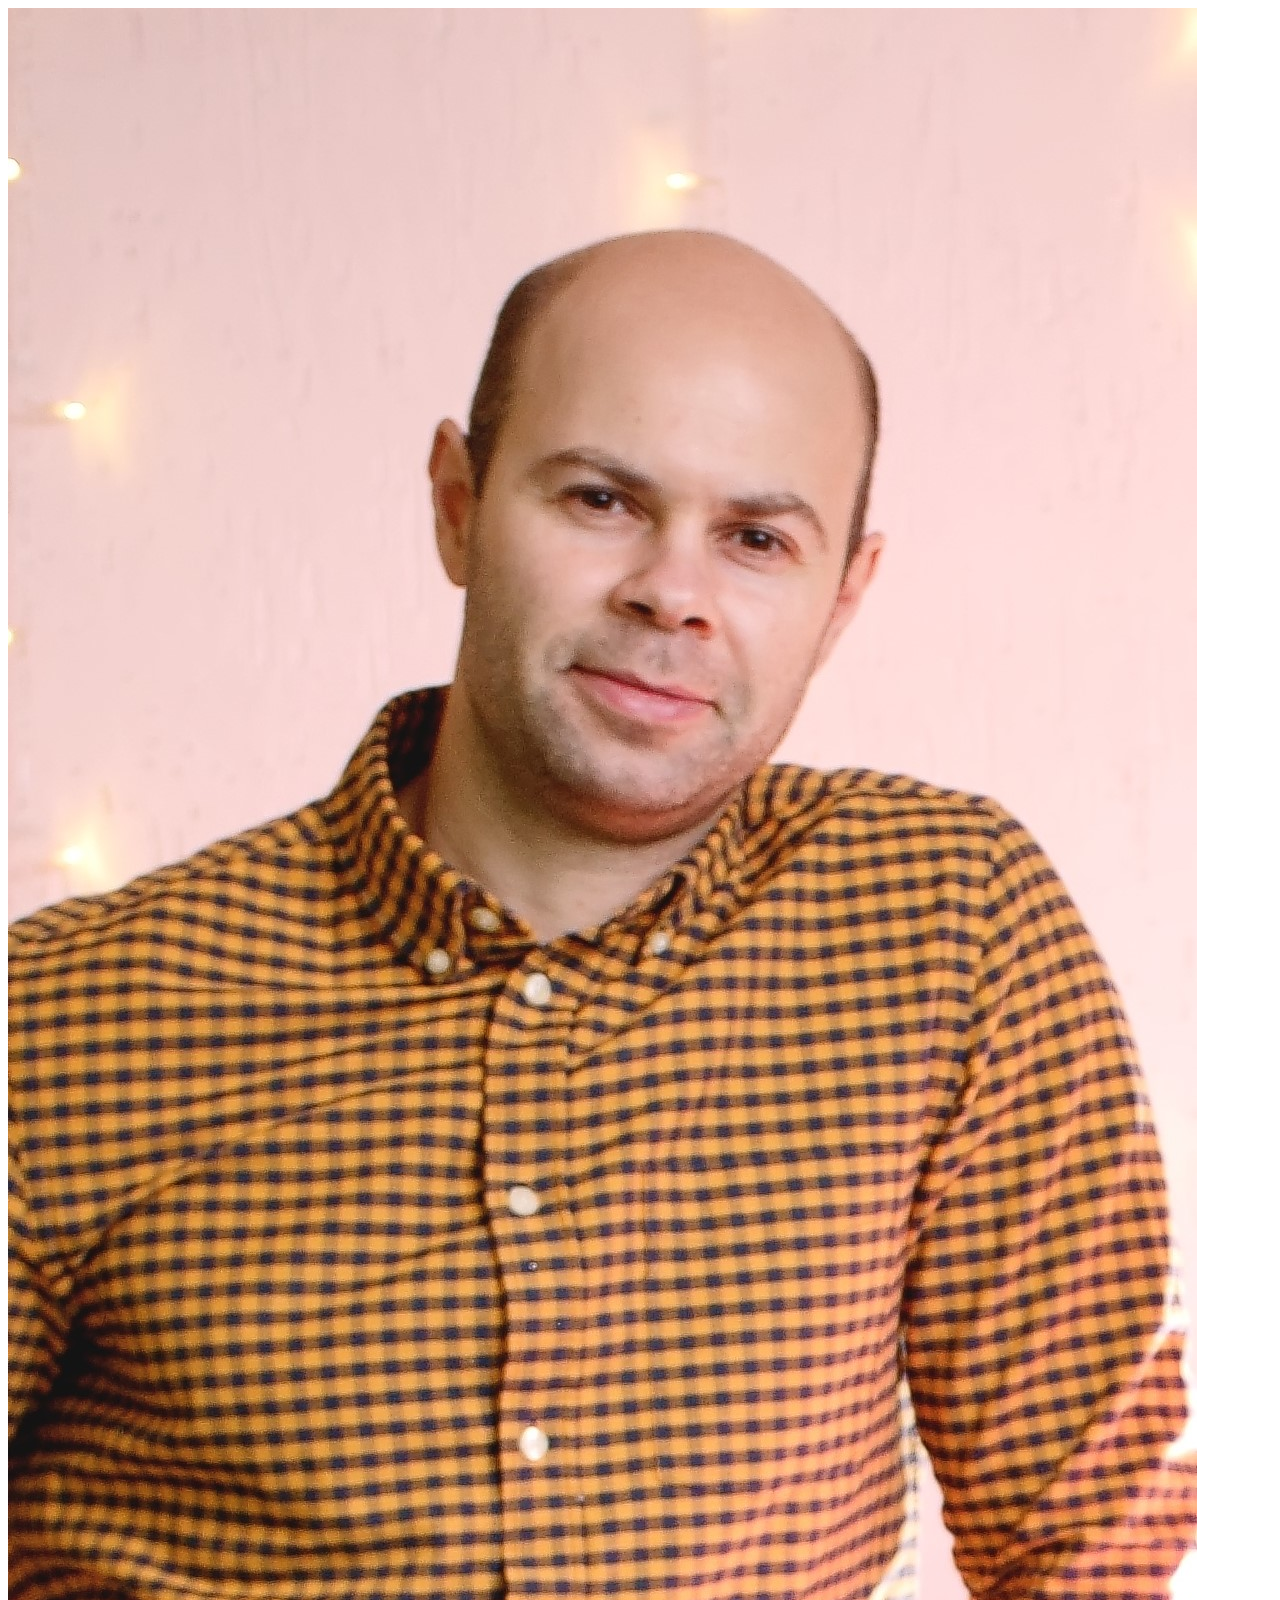
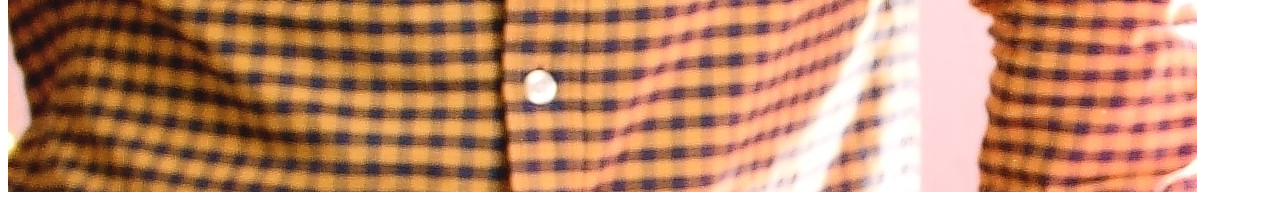
==== index.html @ 77a1da14 "feat: changed structure" ====
<!DOCTYPE html>
<html lang="en">
<head>
    <meta charset="UTF-8">
    <meta http-equiv="X-UA-Compatible" content="IE=edge">
    <meta name="viewport" content="width=device-width, initial-scale=1.0">
    <link rel="stylesheet" href="style.css">
    <title>CV</title>
</head>
<body>
    <div class="my_photo"><img src="img/foto_428.jpg" alt=""></div>
</body>
</html>
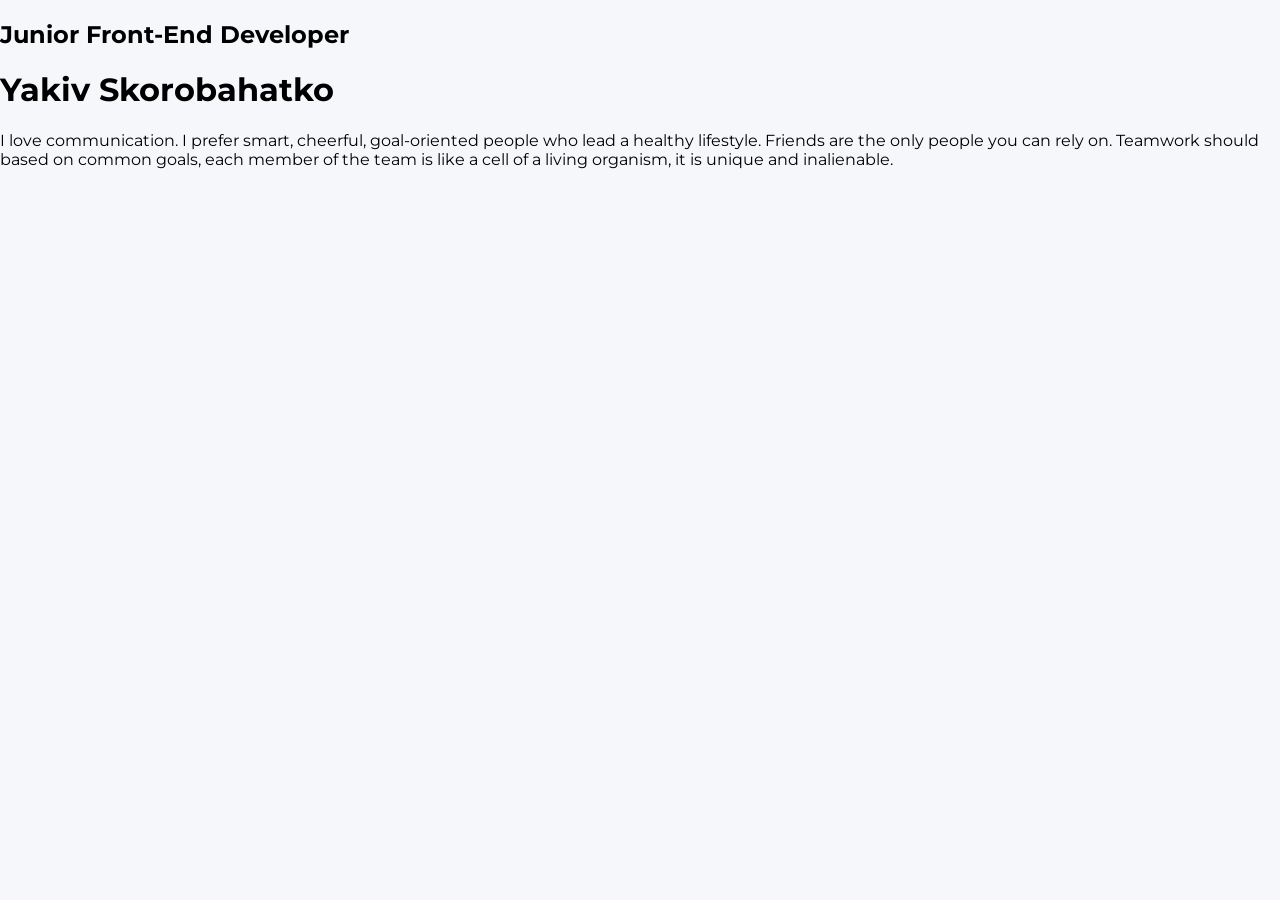
==== commit 8472b3e6: "feat: add about block" ====
--- a/index.html
+++ b/index.html
@@ -4,10 +4,22 @@
     <meta charset="UTF-8">
     <meta http-equiv="X-UA-Compatible" content="IE=edge">
     <meta name="viewport" content="width=device-width, initial-scale=1.0">
+    <link rel="preconnect" href="https://fonts.googleapis.com">
+    <link rel="preconnect" href="https://fonts.gstatic.com" crossorigin>
+    <link href="https://fonts.googleapis.com/css2?family=Montserrat:wght@400;700&display=swap" rel="stylesheet">
     <link rel="stylesheet" href="style.css">
     <title>CV</title>
 </head>
 <body>
-    <div class="my_photo"><img src="img/foto_428.jpg" alt=""></div>
+    <div class="main">
+       <div class="main-content">
+        <div class="about">
+            <h2 class="about-position">Junior Front-End Developer</h2>
+            <h1 class="about-name">Yakiv Skorobahatko</h1>
+            <p class="about-description">I love communication. I prefer smart, cheerful, goal-oriented people who lead a healthy lifestyle. Friends are the only people you can rely on.
+                Teamwork should based on common goals, each member of the team is like a cell of a living organism, it is unique and inalienable.</p>
+        </div>
+       </div> 
+    </div>    
 </body>
 </html>
--- a/style.css
+++ b/style.css
@@ -0,0 +1,19 @@
+body {
+    font-family: 'Montserrat', sans-serif;
+    background-color: #f5f7fa;
+    min-height: 100vh;
+    margin: 0; 
+    padding: 0;
+    display: flex;
+    flex-direction: column;
+    justify-content: space-between;
+}
+
+* {
+    box-sizing: border-box;
+  }
+
+.main {
+    max-width: 1440px;
+    margin: 0 auto;
+}
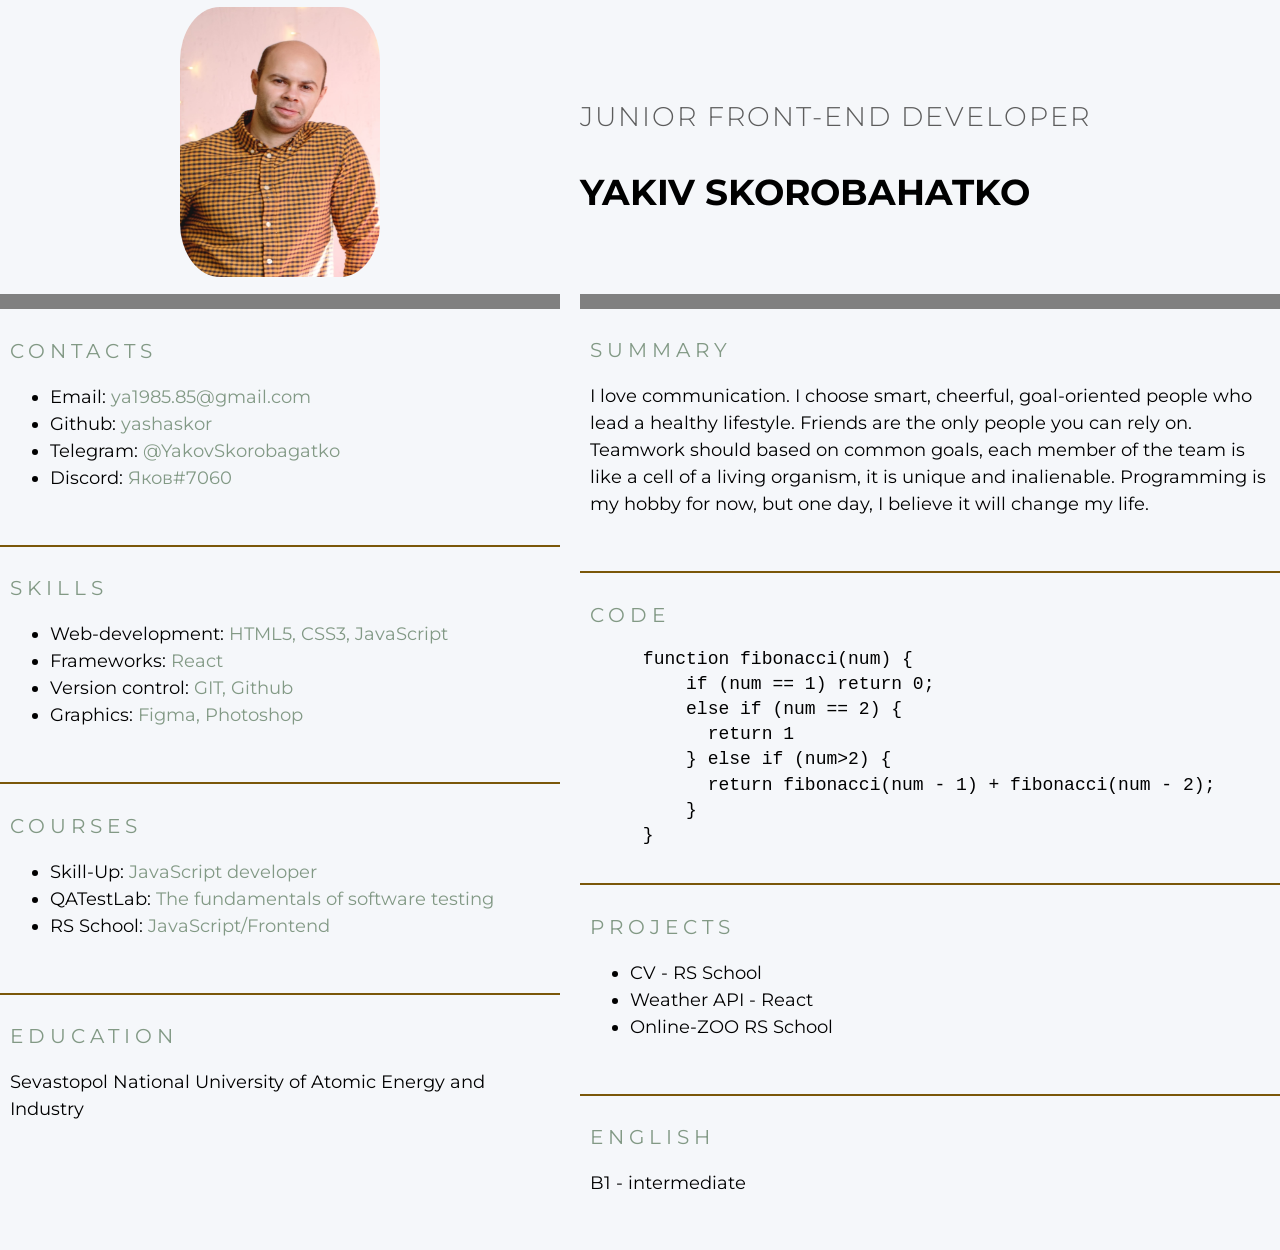
==== commit ef76227a: "feat: create structure of cv" ====
--- a/index.html
+++ b/index.html
@@ -12,13 +12,97 @@
 </head>
 <body>
     <div class="main">
-       <div class="main-content">
+        <div class="left-content">
+            <div class="photo-content">
+                <img class="photo" src="assets/img/foto_428.jpg" alt="photo">
+            </div>
+            <div class="left-contacts">
+                <h2 class="section-title">Contacts</h2>
+                <ul class="section-list">
+                    <li class="section-item">Email:
+                        <a href="mailto:ya1985.85@gmail.com" title="email">ya1985.85@gmail.com</a>
+                    </li>
+                    <li class="section-item">Github:
+                        <a href="https://github.com/yashaskor" title="github">yashaskor</a>
+                    </li>
+                    <li class="section-item">Telegram:
+                        <a href="https://t.me/YakovSkorobagatko" title="telegram">@YakovSkorobagatko</a>
+                    </li>
+                    <li class="section-item">Discord:
+                        <a href="https://discord.com/channels/516715744646660106/@home" title="github">Яков#7060</a>
+                    </li>
+                </ul>
+            </div> 
+            <div class="left-skills">
+                <h2 class="section-title">Skills</h2>
+                <ul class="section-list">
+                    <li class="section-item">Web-development:
+                    <span>HTML5, CSS3, JavaScript</span>
+                    </li>
+                    <li class="section-item">Frameworks:
+                    <span>React</span>
+                    </li>
+                    <li class="section-item">Version control:
+                    <span>GIT, Github</span>
+                    </li>
+                    <li class="section-item">Graphics:
+                    <span>Figma, Photoshop</span>
+                    </li>
+                </ul>
+            </div>    
+            <div class="left-courses">
+                <h2 class="section-title">Courses</h2>
+                <ul class="section-list">
+                    <li class="section-item">Skill-Up:
+                    <span>JavaScript developer</span>
+                    </li>
+                    <li class="section-item">QATestLab:
+                    <span>The fundamentals of software testing</span>
+                    </li>
+                    <li class="section-item">RS School:
+                    <span>JavaScript/Frontend</span>
+                    </li>
+            </div>   
+            <div class="left-education">
+                <h2 class="section-title">Education</h2>
+                <p>Sevastopol National University of Atomic Energy and Industry</p>
+            </div>
+        </div>
+       <div class="right-content">
         <div class="about">
             <h2 class="about-position">Junior Front-End Developer</h2>
-            <h1 class="about-name">Yakiv Skorobahatko</h1>
-            <p class="about-description">I love communication. I prefer smart, cheerful, goal-oriented people who lead a healthy lifestyle. Friends are the only people you can rely on.
-                Teamwork should based on common goals, each member of the team is like a cell of a living organism, it is unique and inalienable.</p>
+            <h1 class="about-name">Yakiv Skorobahatko</h1>            
+        </div>        
+        <div class="main-summary">
+            <h2 class="section-title">Summary</h2>
+            <p class="about-description">I love communication. I choose smart, cheerful, goal-oriented people who lead a healthy lifestyle. Friends are the only people you can rely on.
+                Teamwork should based on common goals, each member of the team is like a cell of a living organism, it is unique and inalienable. Programming is my hobby for now, but one day, I believe it will change my life.</p>
         </div>
+        <div class="main-code">
+            <h2 class="section-title">Code</h2>
+            <pre class="pre">
+                function fibonacci(num) {
+                    if (num == 1) return 0;
+                    else if (num == 2) {
+                      return 1
+                    } else if (num>2) {
+                      return fibonacci(num - 1) + fibonacci(num - 2);
+                    }
+                }</pre>
+        </div>
+        <div class="main-projects">
+            <h2 class="section-title">Projects</h2>
+            <ul class="section-list">
+                <li class="section-item">CV - RS School</li>
+                <li class="section-item">Weather API - React</li>
+                <li class="section-item">Online-ZOO RS School</li>
+            </ul>
+        </div>
+        <div class="main-language">
+            <h2 class="section-title">English</h2>
+            <p>B1 - intermediate</p>
+        </div>
+        
        </div> 
     </div>    
 </body>
--- a/style.css
+++ b/style.css
@@ -1,11 +1,15 @@
 body {
     font-family: 'Montserrat', sans-serif;
+    font-size: 18px;
+    font-weight: 400;
+    line-height: 1.5;   
     background-color: #f5f7fa;
     min-height: 100vh;
     margin: 0; 
     padding: 0;
     display: flex;
-    flex-direction: column;
+    
+    flex-direction: row;
     justify-content: space-between;
 }
 
@@ -14,6 +18,139 @@
   }
 
 .main {
+    display: flex;
+    flex-direction: row;
+    justify-content: center;
+    gap: 20px;
     max-width: 1440px;
     margin: 0 auto;
 }
+
+.left-content {
+    max-width: 700px;
+}
+
+.photo-content {
+    padding-bottom: 17px;
+    border-bottom: gray 15px solid;
+    padding-top: 7px; 
+}
+
+.photo {
+    width: 200px;
+    height: 270px;
+    border-radius: 20%; 
+    display: block;
+    margin: 0 auto;  
+}
+
+.left-contacts {
+    padding: 10px 10px 35px 10px;
+    border-bottom: rgb(122, 87, 9) 2px solid;
+}
+
+.left-skills {
+    line-height: 1.5;
+    padding: 10px 10px 35px 10px;
+    border-bottom: rgb(122, 87, 9) 2px solid;
+}
+
+span {
+    color: #829985;
+}
+
+.left-courses {
+    padding: 10px 10px 35px 10px;
+    border-bottom: rgb(122, 87, 9) 2px solid;
+}
+
+.left-education {
+    padding: 10px 10px 35px 10px;
+}
+
+.right-content {
+    width: 700px;
+}
+
+.about {
+    padding-top: 70px;
+}
+
+.about-position {
+    color: #5c5c5c;
+    line-height: 50px;
+    font-weight: 300;
+    letter-spacing: 2px;
+    text-transform: uppercase;
+}
+
+.about-name {
+    padding-bottom: 75px;
+    border-bottom: gray 15px solid;
+    text-transform: uppercase;
+    margin: 0;
+}
+
+.section-title {
+    font-size: 20px;
+    font-weight: 400;
+    text-transform: uppercase;
+    letter-spacing: 5px;
+    color: #829985;
+}
+
+.main-summary {
+    padding: 10px 10px 35px 10px;
+    border-bottom: rgb(122, 87, 9) 2px solid;
+}
+
+.main-code {
+    padding: 10px 10px 35px 10px;
+    border-bottom: rgb(122, 87, 9) 2px solid;
+}
+
+.pre {
+    position: relative;
+    right: 120px;
+    line-height: 1.4;
+    margin: 0;
+    padding: 0;
+}
+
+.section-list {
+    /* list-style: none;
+    position: relative;
+    line-height: 2; */
+}
+
+.section-item a{
+    /* padding-left: 30px; */
+    text-decoration: none;
+    color: #829985;
+    transition: color 0.5s;
+}
+
+.section-item a:hover {
+    color: #4d2323;
+}
+
+.section-item::before {
+    /* content: "";
+    position:absolute;
+    /* top: 13px; */
+    /* left: 15px;
+    width: 10px;
+    height: 10px;
+    background-size: 10px 10px;
+    background-image: url(assets/img/circle.svg); */    
+}
+
+.main-projects {
+    padding: 10px 10px 35px 10px;
+    border-bottom: rgb(122, 87, 9) 2px solid;
+}
+
+.main-language {
+    padding: 10px 10px 35px 10px;
+    /* border-bottom: rgb(122, 87, 9) 2px solid; */
+}
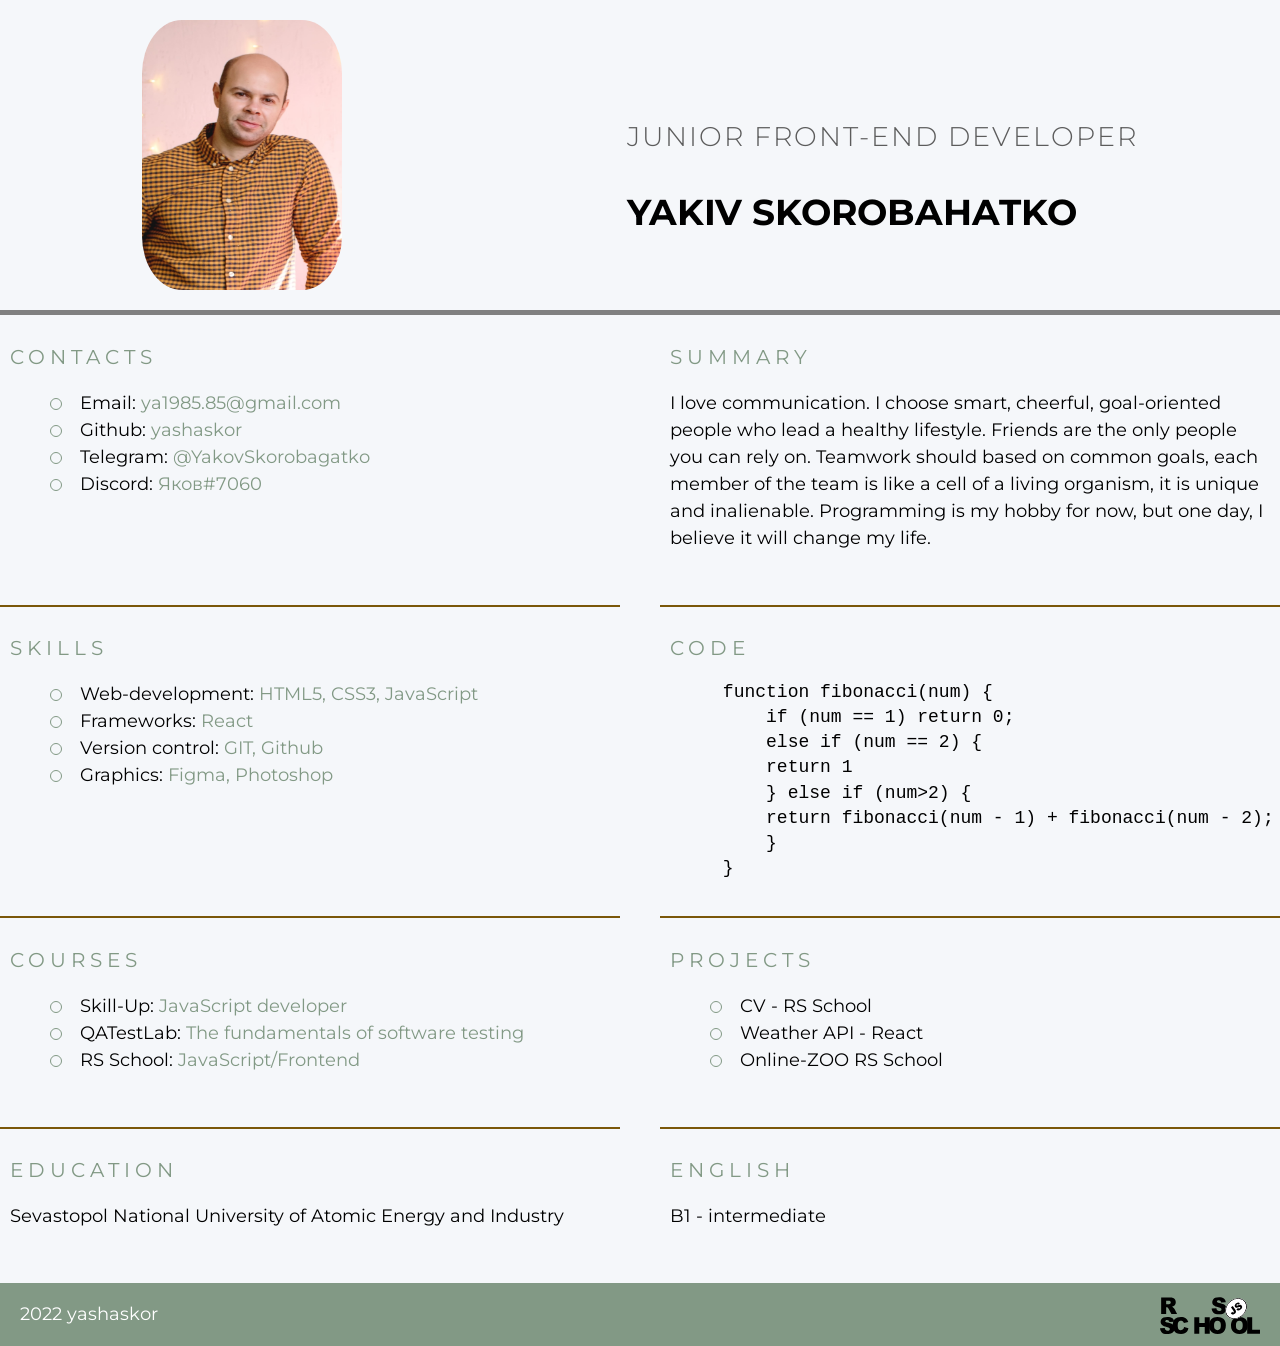
==== commit ab6bf50f: "feat: finish cv" ====
--- a/index.html
+++ b/index.html
@@ -12,85 +12,80 @@
 </head>
 <body>
     <div class="main">
-        <div class="left-content">
+        <div class="personal-head">
             <div class="photo-content">
                 <img class="photo" src="assets/img/foto_428.jpg" alt="photo">
             </div>
-            <div class="left-contacts">
-                <h2 class="section-title">Contacts</h2>
-                <ul class="section-list">
-                    <li class="section-item">Email:
-                        <a href="mailto:ya1985.85@gmail.com" title="email">ya1985.85@gmail.com</a>
-                    </li>
-                    <li class="section-item">Github:
-                        <a href="https://github.com/yashaskor" title="github">yashaskor</a>
-                    </li>
-                    <li class="section-item">Telegram:
-                        <a href="https://t.me/YakovSkorobagatko" title="telegram">@YakovSkorobagatko</a>
-                    </li>
-                    <li class="section-item">Discord:
-                        <a href="https://discord.com/channels/516715744646660106/@home" title="github">Яков#7060</a>
-                    </li>
-                </ul>
-            </div> 
-            <div class="left-skills">
-                <h2 class="section-title">Skills</h2>
-                <ul class="section-list">
-                    <li class="section-item">Web-development:
-                    <span>HTML5, CSS3, JavaScript</span>
-                    </li>
-                    <li class="section-item">Frameworks:
-                    <span>React</span>
-                    </li>
-                    <li class="section-item">Version control:
-                    <span>GIT, Github</span>
-                    </li>
-                    <li class="section-item">Graphics:
-                    <span>Figma, Photoshop</span>
-                    </li>
-                </ul>
-            </div>    
-            <div class="left-courses">
-                <h2 class="section-title">Courses</h2>
-                <ul class="section-list">
-                    <li class="section-item">Skill-Up:
-                    <span>JavaScript developer</span>
-                    </li>
-                    <li class="section-item">QATestLab:
-                    <span>The fundamentals of software testing</span>
-                    </li>
-                    <li class="section-item">RS School:
-                    <span>JavaScript/Frontend</span>
-                    </li>
-            </div>   
-            <div class="left-education">
-                <h2 class="section-title">Education</h2>
-                <p>Sevastopol National University of Atomic Energy and Industry</p>
+            <div class="about">
+                <h2 class="about-position">Junior Front-End Developer</h2>
+                <h1 class="about-name">Yakiv Skorobahatko</h1>            
             </div>
         </div>
-       <div class="right-content">
-        <div class="about">
-            <h2 class="about-position">Junior Front-End Developer</h2>
-            <h1 class="about-name">Yakiv Skorobahatko</h1>            
-        </div>        
-        <div class="main-summary">
+        <div class="section left-contacts">
+            <h2 class="section-title">Contacts</h2>
+            <ul class="section-list">
+                <li class="section-item">Email:
+                    <a href="mailto:ya1985.85@gmail.com" title="email">ya1985.85@gmail.com</a>
+                </li>
+                <li class="section-item">Github:
+                    <a href="https://github.com/yashaskor" title="github">yashaskor</a>
+                </li>
+                <li class="section-item">Telegram:
+                    <a href="https://t.me/YakovSkorobagatko" title="telegram">@YakovSkorobagatko</a>
+                </li>
+                <li class="section-item">Discord:
+                    <a href="https://discord.com/channels/516715744646660106/@home" title="github">Яков#7060</a>
+                </li>
+            </ul>
+        </div> 
+        <div class="section main-summary">
             <h2 class="section-title">Summary</h2>
             <p class="about-description">I love communication. I choose smart, cheerful, goal-oriented people who lead a healthy lifestyle. Friends are the only people you can rely on.
                 Teamwork should based on common goals, each member of the team is like a cell of a living organism, it is unique and inalienable. Programming is my hobby for now, but one day, I believe it will change my life.</p>
         </div>
-        <div class="main-code">
+        <div class="section left-skills">
+            <h2 class="section-title">Skills</h2>
+            <ul class="section-list">
+                <li class="section-item">Web-development:
+                <span>HTML5, CSS3, JavaScript</span>
+                </li>
+                <li class="section-item">Frameworks:
+                <span>React</span>
+                </li>
+                <li class="section-item">Version control:
+                <span>GIT, Github</span>
+                </li>
+                <li class="section-item">Graphics:
+                <span>Figma, Photoshop</span>
+                </li>
+            </ul>
+        </div>                       
+        <div class="section main-code">
             <h2 class="section-title">Code</h2>
             <pre class="pre">
                 function fibonacci(num) {
                     if (num == 1) return 0;
                     else if (num == 2) {
-                      return 1
+                    return 1
                     } else if (num>2) {
-                      return fibonacci(num - 1) + fibonacci(num - 2);
+                    return fibonacci(num - 1) + fibonacci(num - 2);
                     }
                 }</pre>
         </div>
-        <div class="main-projects">
+        <div class="section left-courses">
+            <h2 class="section-title">Courses</h2>
+            <ul class="section-list">
+                <li class="section-item">Skill-Up:
+                <span>JavaScript developer</span>
+                </li>
+                <li class="section-item">QATestLab:
+                <span>The fundamentals of software testing</span>
+                </li>
+                <li class="section-item">RS School:
+                <span>JavaScript/Frontend</span>
+                </li>
+        </div>   
+        <div class="section main-projects">
             <h2 class="section-title">Projects</h2>
             <ul class="section-list">
                 <li class="section-item">CV - RS School</li>
@@ -98,12 +93,21 @@
                 <li class="section-item">Online-ZOO RS School</li>
             </ul>
         </div>
-        <div class="main-language">
+        <div class="section left-education">
+            <h2 class="section-title">Education</h2>
+            <p>Sevastopol National University of Atomic Energy and Industry</p>
+        </div>
+        <div class="section main-language">
             <h2 class="section-title">English</h2>
             <p>B1 - intermediate</p>
         </div>
-        
-       </div> 
+        <div class="footer">
+            <p class="footer-text">2022
+                <a href="https://github.com/yashaskor">yashaskor</a>
+            </p>
+            <img src="assets/img/rs_school_js.svg" alt="">
+        </div>
+       
     </div>    
 </body>
 </html>
--- a/style.css
+++ b/style.css
@@ -6,11 +6,10 @@
     background-color: #f5f7fa;
     min-height: 100vh;
     margin: 0; 
-    padding: 0;
-    display: flex;
-    
+    /* padding: 0;
+    display: flex;    
     flex-direction: row;
-    justify-content: space-between;
+    justify-content: space-between; */
 }
 
 * {
@@ -19,21 +18,21 @@
 
 .main {
     display: flex;
-    flex-direction: row;
-    justify-content: center;
-    gap: 20px;
+    flex-wrap: wrap;
+    justify-content: space-between;
+    min-height: 50px;
     max-width: 1440px;
+    width: 100%;
     margin: 0 auto;
 }
 
-.left-content {
-    max-width: 700px;
-}
-
-.photo-content {
-    padding-bottom: 17px;
-    border-bottom: gray 15px solid;
-    padding-top: 7px; 
+.personal-head {
+    display: flex;
+    justify-content: space-around;
+    width: 100%;
+    border-bottom: gray 5px solid;
+    padding-bottom: 20px;
+    padding-top: 20px;
 }
 
 .photo {
@@ -44,6 +43,10 @@
     margin: 0 auto;  
 }
 
+.section {
+    width: calc(50% - 20px);
+}
+
 .left-contacts {
     padding: 10px 10px 35px 10px;
     border-bottom: rgb(122, 87, 9) 2px solid;
@@ -51,7 +54,7 @@
 
 .left-skills {
     line-height: 1.5;
-    padding: 10px 10px 35px 10px;
+    padding: 10px 10px 60px 10px;
     border-bottom: rgb(122, 87, 9) 2px solid;
 }
 
@@ -68,10 +71,6 @@
     padding: 10px 10px 35px 10px;
 }
 
-.right-content {
-    width: 700px;
-}
-
 .about {
     padding-top: 70px;
 }
@@ -85,8 +84,6 @@
 }
 
 .about-name {
-    padding-bottom: 75px;
-    border-bottom: gray 15px solid;
     text-transform: uppercase;
     margin: 0;
 }
@@ -96,7 +93,7 @@
     font-weight: 400;
     text-transform: uppercase;
     letter-spacing: 5px;
-    color: #829985;
+    color: #829985;    
 }
 
 .main-summary {
@@ -117,12 +114,6 @@
     padding: 0;
 }
 
-.section-list {
-    /* list-style: none;
-    position: relative;
-    line-height: 2; */
-}
-
 .section-item a{
     /* padding-left: 30px; */
     text-decoration: none;
@@ -134,15 +125,21 @@
     color: #4d2323;
 }
 
-.section-item::before {
-    /* content: "";
-    position:absolute;
-    /* top: 13px; */
-    /* left: 15px;
-    width: 10px;
-    height: 10px;
-    background-size: 10px 10px;
-    background-image: url(assets/img/circle.svg); */    
+.section-item {
+    position: relative;
+    padding-left: 30px;
+    list-style: none;
+}
+
+.section-item::before {    
+        content: "";
+        position: absolute;
+        top: 8px;
+        left: 0px;
+        width: 10px;
+        height: 10px; 
+        border: 1px solid #829985;
+        border-radius: 50%;    
 }
 
 .main-projects {
@@ -152,5 +149,24 @@
 
 .main-language {
     padding: 10px 10px 35px 10px;
-    /* border-bottom: rgb(122, 87, 9) 2px solid; */
 }
+
+.footer {
+    display: flex;
+    justify-content: space-between;
+    width: 100%;
+    background-color: #829985;
+    color: white;
+    padding: 0 20px;
+}
+
+.footer a{
+    text-decoration: none;
+    color: white;
+}
+
+.footer img {
+    max-width: 100px;
+    max-height: 50px;
+    margin: auto 0;
+}
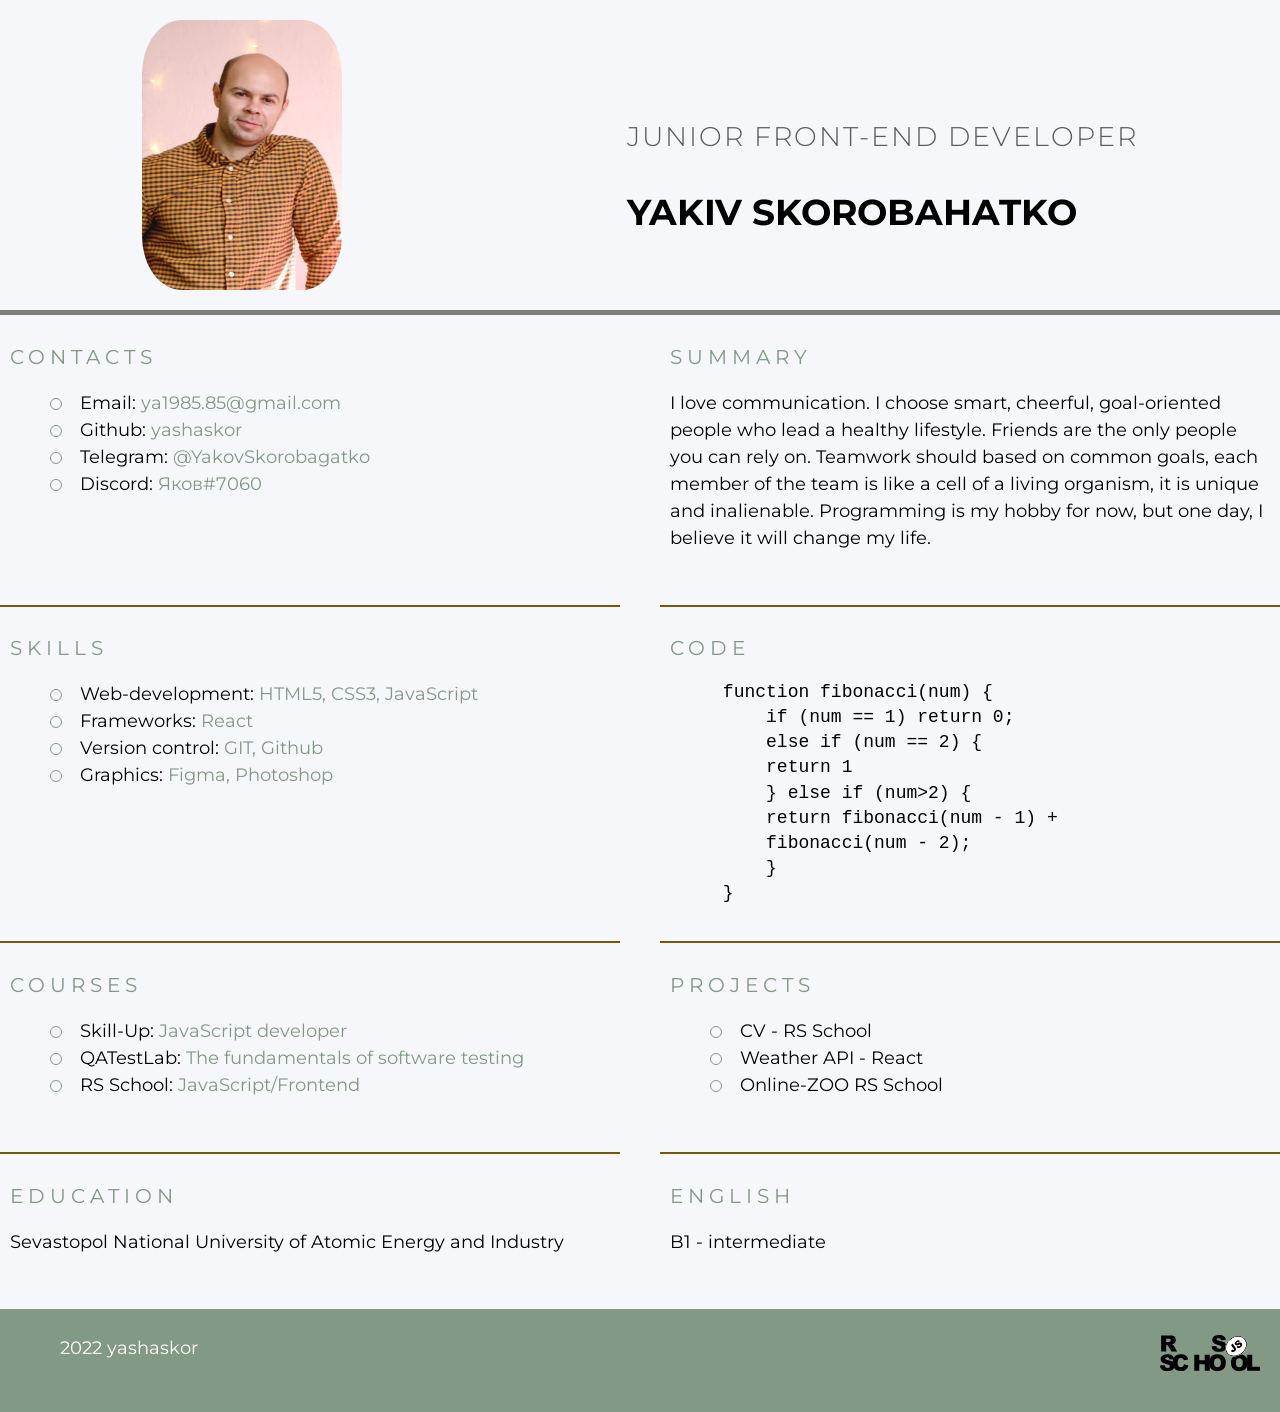
==== commit 7a8a3690: "feat: repair mistakes_2" ====
--- a/index.html
+++ b/index.html
@@ -68,7 +68,8 @@
                     else if (num == 2) {
                     return 1
                     } else if (num>2) {
-                    return fibonacci(num - 1) + fibonacci(num - 2);
+                    return fibonacci(num - 1) + 
+                    fibonacci(num - 2);
                     }
                 }</pre>
         </div>
@@ -84,6 +85,7 @@
                 <li class="section-item">RS School:
                 <span>JavaScript/Frontend</span>
                 </li>
+            </ul>
         </div>   
         <div class="section main-projects">
             <h2 class="section-title">Projects</h2>
@@ -101,13 +103,16 @@
             <h2 class="section-title">English</h2>
             <p>B1 - intermediate</p>
         </div>
-        <div class="footer">
-            <p class="footer-text">2022
-                <a href="https://github.com/yashaskor">yashaskor</a>
-            </p>
-            <img src="assets/img/rs_school_js.svg" alt="">
-        </div>
-       
+        <footer class="footer">
+            <ul class="footer-list">
+                <li class="footer-item">
+                    <a href="https://github.com/yashaskor">2022 yashaskor</a>
+                </li>
+                <li class="footer-item">
+                    <a href="https://rs.school/js/"><img src="assets/img/rs_school_js.svg" alt="#" width="100" height="51"></a>
+                </li>
+            </ul>
+        </footer>        
     </div>    
 </body>
 </html>
--- a/style.css
+++ b/style.css
@@ -26,6 +26,7 @@
     margin: 0 auto;
 }
 
+
 .personal-head {
     display: flex;
     justify-content: space-around;
@@ -45,6 +46,12 @@
 
 .section {
     width: calc(50% - 20px);
+}
+
+@media screen and (max-width: 944px) {
+    .section {
+        width: calc(100%);
+    }
 }
 
 .left-contacts {
@@ -151,22 +158,29 @@
     padding: 10px 10px 35px 10px;
 }
 
-.footer {
-    display: flex;
-    justify-content: space-between;
+.footer {    
     width: 100%;
     background-color: #829985;
     color: white;
     padding: 0 20px;
 }
 
-.footer a{
+.footer-list {
+    display: flex;
+    justify-content: space-between;    
+    list-style: none;
+    text-align: center;
+}
+
+.footer-list a{
     text-decoration: none;
     color: white;
+    text-decoration: none;
+    text-align: center;
 }
 
-.footer img {
-    max-width: 100px;
-    max-height: 50px;
-    margin: auto 0;
-}+.footer-item {
+    text-align: center;
+    line-height: 43.5px;
+}
+
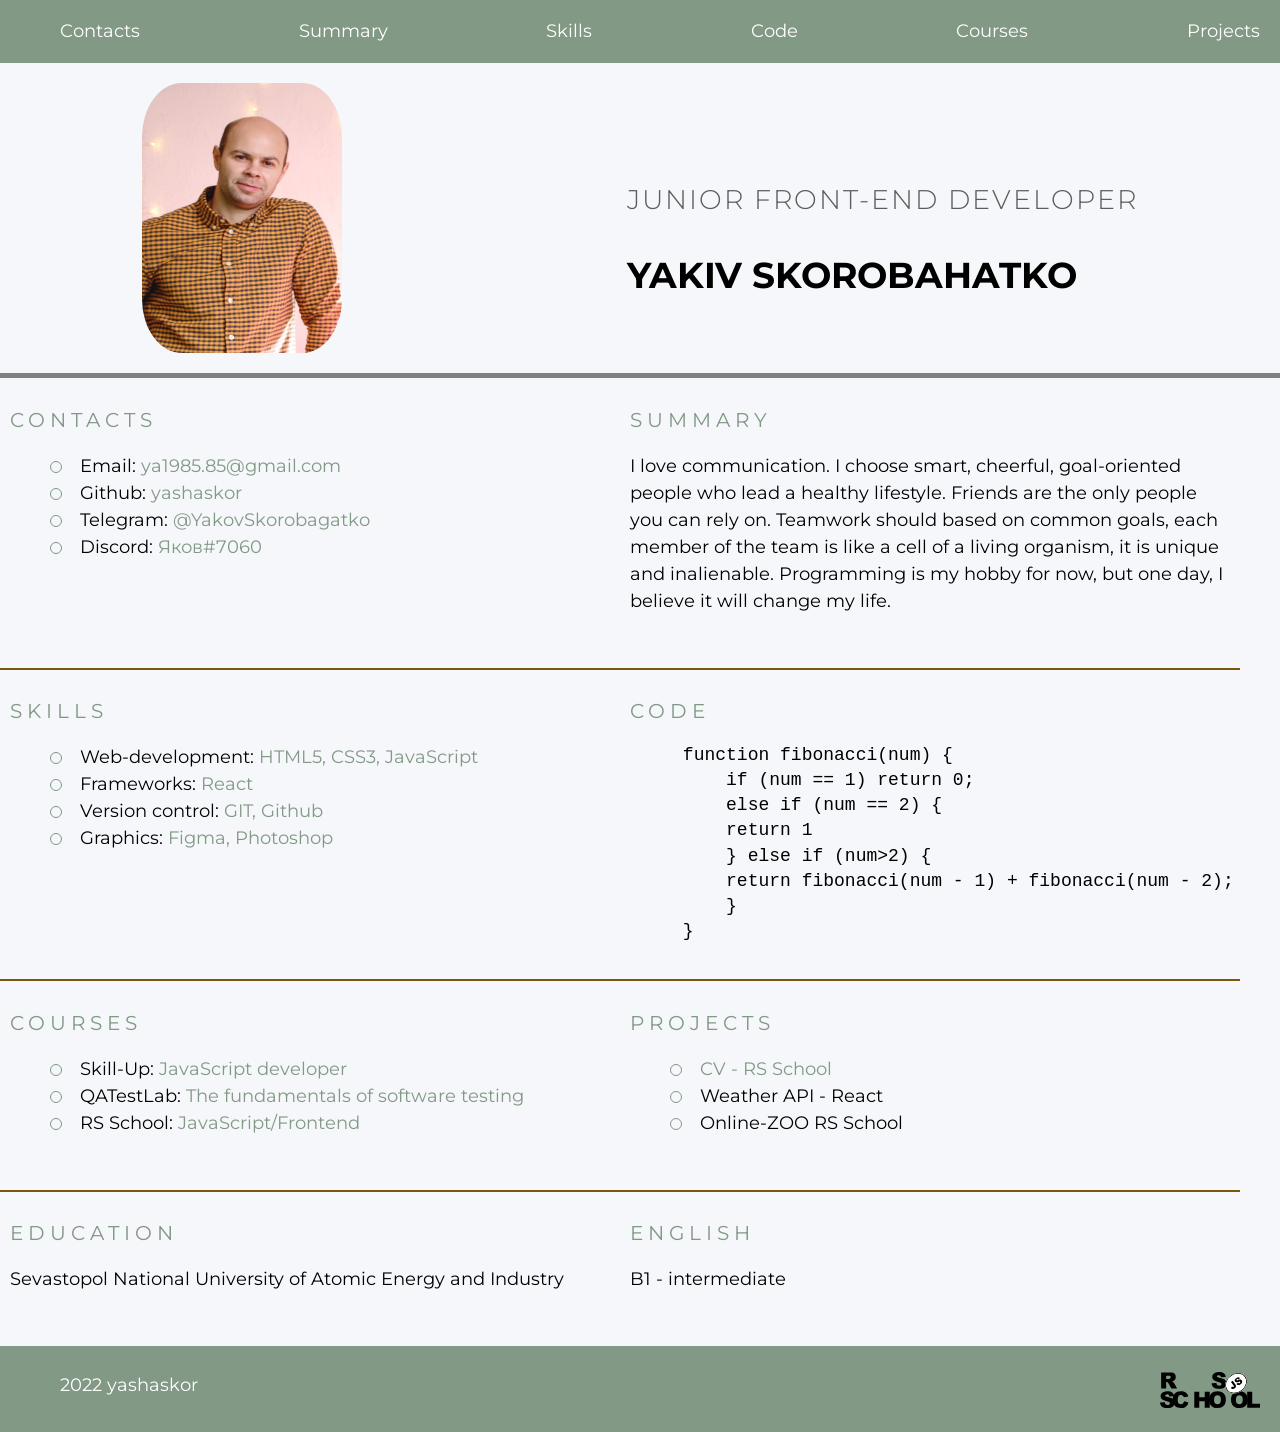
==== commit e1ea9112: "feat: media_2" ====
--- a/index.html
+++ b/index.html
@@ -11,7 +11,17 @@
     <title>CV</title>
 </head>
 <body>
-    <div class="main">
+    <main>
+        <nav class="nav">            
+            <ul class="nav-list">
+                <li class="nav-item">Contacts</li>
+                <li class="nav-item">Summary</li>
+                <li class="nav-item">Skills</li>
+                <li class="nav-item">Code</li>
+                <li class="nav-item">Courses</li>
+                <li class="nav-item">Projects</li>
+            </ul>           
+        </nav>
         <div class="personal-head">
             <div class="photo-content">
                 <img class="photo" src="assets/img/foto_428.jpg" alt="photo">
@@ -68,8 +78,7 @@
                     else if (num == 2) {
                     return 1
                     } else if (num>2) {
-                    return fibonacci(num - 1) + 
-                    fibonacci(num - 2);
+                    return fibonacci(num - 1) + fibonacci(num - 2);
                     }
                 }</pre>
         </div>
@@ -90,7 +99,7 @@
         <div class="section main-projects">
             <h2 class="section-title">Projects</h2>
             <ul class="section-list">
-                <li class="section-item">CV - RS School</li>
+                <li class="section-item"><a href="https://github.com/yashaskor/rsschool-cv.git">CV - RS School</a></li>
                 <li class="section-item">Weather API - React</li>
                 <li class="section-item">Online-ZOO RS School</li>
             </ul>
@@ -112,7 +121,7 @@
                     <a href="https://rs.school/js/"><img src="assets/img/rs_school_js.svg" alt="#" width="100" height="51"></a>
                 </li>
             </ul>
-        </footer>        
-    </div>    
+        </footer>      
+    </main>
 </body>
 </html>
--- a/style.css
+++ b/style.css
@@ -16,16 +16,39 @@
     box-sizing: border-box;
   }
 
-.main {
+main {
     display: flex;
     flex-wrap: wrap;
-    justify-content: space-between;
+    /* justify-content: space-between; */
     min-height: 50px;
     max-width: 1440px;
     width: 100%;
     margin: 0 auto;
 }
 
+.nav {
+    width: 100%;
+    background-color: #829985;
+    color: white;
+    padding: 0 20px;
+}
+
+@media screen and (max-width: 699px) {
+    .nav {
+        font-size: 16px;
+    }
+}
+
+.nav-list {
+    display: flex;
+    justify-content: space-between;    
+    list-style: none;
+    text-align: center;
+}
+
+.nav-item {    
+    cursor: pointer;
+}
 
 .personal-head {
     display: flex;
@@ -34,6 +57,12 @@
     border-bottom: gray 5px solid;
     padding-bottom: 20px;
     padding-top: 20px;
+}
+
+@media screen and (max-width: 944px) {
+    .personal-head {
+        gap: 15px;
+    }
 }
 
 .photo {
@@ -44,6 +73,13 @@
     margin: 0 auto;  
 }
 
+@media screen and (max-width: 944px) {
+    .photo {
+        width: 150px;
+        height: 200px;
+    }
+}
+
 .section {
     width: calc(50% - 20px);
 }
@@ -80,6 +116,12 @@
 
 .about {
     padding-top: 70px;
+}
+
+@media screen and (max-width: 500px) {
+    .about {
+        padding-top: 30px;
+    }
 }
 
 .about-position {
@@ -90,9 +132,25 @@
     text-transform: uppercase;
 }
 
+@media screen and (max-width: 944px) {
+    .about-position {
+        font-size: 16px;
+        line-height: 30px;
+        letter-spacing: 1.5px;
+    }
+}
+
 .about-name {
     text-transform: uppercase;
     margin: 0;
+}
+
+@media screen and (max-width: 944px) {
+    h1 {
+        font-size: 20px;
+        line-height: 40px;
+        letter-spacing: 1.5px;
+    }
 }
 
 .section-title {
@@ -170,6 +228,7 @@
     justify-content: space-between;    
     list-style: none;
     text-align: center;
+    margin-bottom: 0;
 }
 
 .footer-list a{
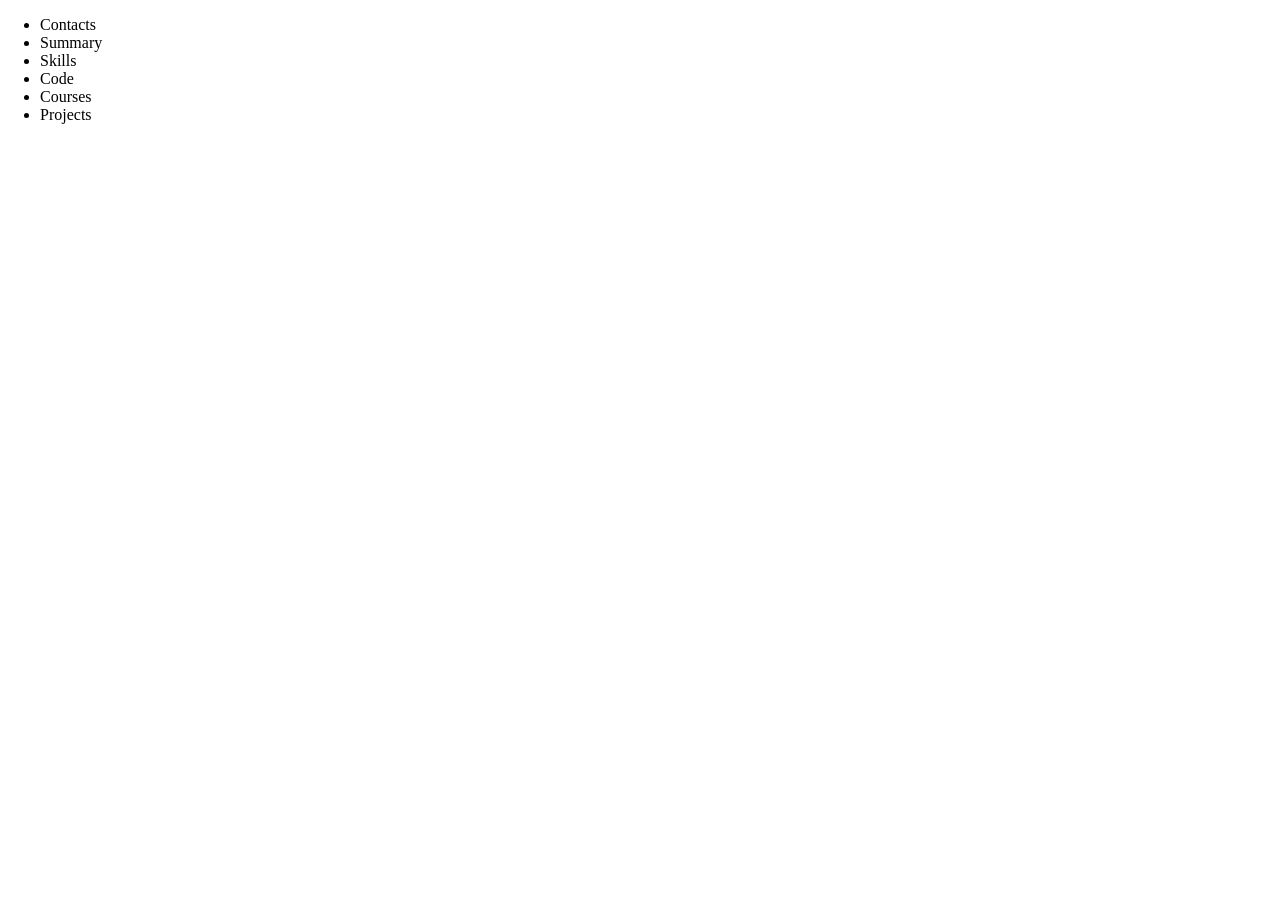
==== commit ca9dc819: "init: create rsschool-cv-html repository, index.html and style.css" ====
--- a/index.html
+++ b/index.html
@@ -22,106 +22,6 @@
                 <li class="nav-item">Projects</li>
             </ul>           
         </nav>
-        <div class="personal-head">
-            <div class="photo-content">
-                <img class="photo" src="assets/img/foto_428.jpg" alt="photo">
-            </div>
-            <div class="about">
-                <h2 class="about-position">Junior Front-End Developer</h2>
-                <h1 class="about-name">Yakiv Skorobahatko</h1>            
-            </div>
-        </div>
-        <div class="section left-contacts">
-            <h2 class="section-title">Contacts</h2>
-            <ul class="section-list">
-                <li class="section-item">Email:
-                    <a href="mailto:ya1985.85@gmail.com" title="email">ya1985.85@gmail.com</a>
-                </li>
-                <li class="section-item">Github:
-                    <a href="https://github.com/yashaskor" title="github">yashaskor</a>
-                </li>
-                <li class="section-item">Telegram:
-                    <a href="https://t.me/YakovSkorobagatko" title="telegram">@YakovSkorobagatko</a>
-                </li>
-                <li class="section-item">Discord:
-                    <a href="https://discord.com/channels/516715744646660106/@home" title="github">Яков#7060</a>
-                </li>
-            </ul>
-        </div> 
-        <div class="section main-summary">
-            <h2 class="section-title">Summary</h2>
-            <p class="about-description">I love communication. I choose smart, cheerful, goal-oriented people who lead a healthy lifestyle. Friends are the only people you can rely on.
-                Teamwork should based on common goals, each member of the team is like a cell of a living organism, it is unique and inalienable. Programming is my hobby for now, but one day, I believe it will change my life.</p>
-        </div>
-        <div class="section left-skills">
-            <h2 class="section-title">Skills</h2>
-            <ul class="section-list">
-                <li class="section-item">Web-development:
-                <span>HTML5, CSS3, JavaScript</span>
-                </li>
-                <li class="section-item">Frameworks:
-                <span>React</span>
-                </li>
-                <li class="section-item">Version control:
-                <span>GIT, Github</span>
-                </li>
-                <li class="section-item">Graphics:
-                <span>Figma, Photoshop</span>
-                </li>
-            </ul>
-        </div>                       
-        <div class="section main-code">
-            <h2 class="section-title">Code</h2>
-            <pre class="pre">
-                function fibonacci(num) {
-                    if (num == 1) return 0;
-                    else if (num == 2) {
-                    return 1
-                    } else if (num>2) {
-                    return fibonacci(num - 1) + fibonacci(num - 2);
-                    }
-                }</pre>
-        </div>
-        <div class="section left-courses">
-            <h2 class="section-title">Courses</h2>
-            <ul class="section-list">
-                <li class="section-item">Skill-Up:
-                <span>JavaScript developer</span>
-                </li>
-                <li class="section-item">QATestLab:
-                <span>The fundamentals of software testing</span>
-                </li>
-                <li class="section-item">RS School:
-                <span>JavaScript/Frontend</span>
-                </li>
-            </ul>
-        </div>   
-        <div class="section main-projects">
-            <h2 class="section-title">Projects</h2>
-            <ul class="section-list">
-                <li class="section-item"><a href="https://github.com/yashaskor/rsschool-cv.git">CV - RS School</a></li>
-                <li class="section-item">Weather API - React</li>
-                <li class="section-item">Online-ZOO RS School</li>
-            </ul>
-        </div>
-        <div class="section left-education">
-            <h2 class="section-title">Education</h2>
-            <p>Sevastopol National University of Atomic Energy and Industry</p>
-        </div>
-        <div class="section main-language">
-            <h2 class="section-title">English</h2>
-            <p>B1 - intermediate</p>
-        </div>
-        <footer class="footer">
-            <ul class="footer-list">
-                <li class="footer-item">
-                    <a href="https://github.com/yashaskor">2022 yashaskor</a>
-                </li>
-                <li class="footer-item">
-                    <a href="https://rs.school/js/"><img src="assets/img/rs_school_js.svg" alt="#" width="100" height="51"></a>
-                </li>
-            </ul>
-        </footer>      
     </main>
 </body>
 </html>
--- a/style.css
+++ b/style.css
@@ -1,245 +1,4 @@
 body {
-    font-family: 'Montserrat', sans-serif;
-    font-size: 18px;
-    font-weight: 400;
-    line-height: 1.5;   
-    background-color: #f5f7fa;
-    min-height: 100vh;
-    margin: 0; 
-    /* padding: 0;
-    display: flex;    
-    flex-direction: row;
-    justify-content: space-between; */
-}
-
-* {
-    box-sizing: border-box;
-  }
-
-main {
-    display: flex;
-    flex-wrap: wrap;
-    /* justify-content: space-between; */
-    min-height: 50px;
-    max-width: 1440px;
-    width: 100%;
+    max-width: 1280px;
     margin: 0 auto;
-}
-
-.nav {
-    width: 100%;
-    background-color: #829985;
-    color: white;
-    padding: 0 20px;
-}
-
-@media screen and (max-width: 699px) {
-    .nav {
-        font-size: 16px;
-    }
-}
-
-.nav-list {
-    display: flex;
-    justify-content: space-between;    
-    list-style: none;
-    text-align: center;
-}
-
-.nav-item {    
-    cursor: pointer;
-}
-
-.personal-head {
-    display: flex;
-    justify-content: space-around;
-    width: 100%;
-    border-bottom: gray 5px solid;
-    padding-bottom: 20px;
-    padding-top: 20px;
-}
-
-@media screen and (max-width: 944px) {
-    .personal-head {
-        gap: 15px;
-    }
-}
-
-.photo {
-    width: 200px;
-    height: 270px;
-    border-radius: 20%; 
-    display: block;
-    margin: 0 auto;  
-}
-
-@media screen and (max-width: 944px) {
-    .photo {
-        width: 150px;
-        height: 200px;
-    }
-}
-
-.section {
-    width: calc(50% - 20px);
-}
-
-@media screen and (max-width: 944px) {
-    .section {
-        width: calc(100%);
-    }
-}
-
-.left-contacts {
-    padding: 10px 10px 35px 10px;
-    border-bottom: rgb(122, 87, 9) 2px solid;
-}
-
-.left-skills {
-    line-height: 1.5;
-    padding: 10px 10px 60px 10px;
-    border-bottom: rgb(122, 87, 9) 2px solid;
-}
-
-span {
-    color: #829985;
-}
-
-.left-courses {
-    padding: 10px 10px 35px 10px;
-    border-bottom: rgb(122, 87, 9) 2px solid;
-}
-
-.left-education {
-    padding: 10px 10px 35px 10px;
-}
-
-.about {
-    padding-top: 70px;
-}
-
-@media screen and (max-width: 500px) {
-    .about {
-        padding-top: 30px;
-    }
-}
-
-.about-position {
-    color: #5c5c5c;
-    line-height: 50px;
-    font-weight: 300;
-    letter-spacing: 2px;
-    text-transform: uppercase;
-}
-
-@media screen and (max-width: 944px) {
-    .about-position {
-        font-size: 16px;
-        line-height: 30px;
-        letter-spacing: 1.5px;
-    }
-}
-
-.about-name {
-    text-transform: uppercase;
-    margin: 0;
-}
-
-@media screen and (max-width: 944px) {
-    h1 {
-        font-size: 20px;
-        line-height: 40px;
-        letter-spacing: 1.5px;
-    }
-}
-
-.section-title {
-    font-size: 20px;
-    font-weight: 400;
-    text-transform: uppercase;
-    letter-spacing: 5px;
-    color: #829985;    
-}
-
-.main-summary {
-    padding: 10px 10px 35px 10px;
-    border-bottom: rgb(122, 87, 9) 2px solid;
-}
-
-.main-code {
-    padding: 10px 10px 35px 10px;
-    border-bottom: rgb(122, 87, 9) 2px solid;
-}
-
-.pre {
-    position: relative;
-    right: 120px;
-    line-height: 1.4;
-    margin: 0;
-    padding: 0;
-}
-
-.section-item a{
-    /* padding-left: 30px; */
-    text-decoration: none;
-    color: #829985;
-    transition: color 0.5s;
-}
-
-.section-item a:hover {
-    color: #4d2323;
-}
-
-.section-item {
-    position: relative;
-    padding-left: 30px;
-    list-style: none;
-}
-
-.section-item::before {    
-        content: "";
-        position: absolute;
-        top: 8px;
-        left: 0px;
-        width: 10px;
-        height: 10px; 
-        border: 1px solid #829985;
-        border-radius: 50%;    
-}
-
-.main-projects {
-    padding: 10px 10px 35px 10px;
-    border-bottom: rgb(122, 87, 9) 2px solid;
-}
-
-.main-language {
-    padding: 10px 10px 35px 10px;
-}
-
-.footer {    
-    width: 100%;
-    background-color: #829985;
-    color: white;
-    padding: 0 20px;
-}
-
-.footer-list {
-    display: flex;
-    justify-content: space-between;    
-    list-style: none;
-    text-align: center;
-    margin-bottom: 0;
-}
-
-.footer-list a{
-    text-decoration: none;
-    color: white;
-    text-decoration: none;
-    text-align: center;
-}
-
-.footer-item {
-    text-align: center;
-    line-height: 43.5px;
-}
-
+}
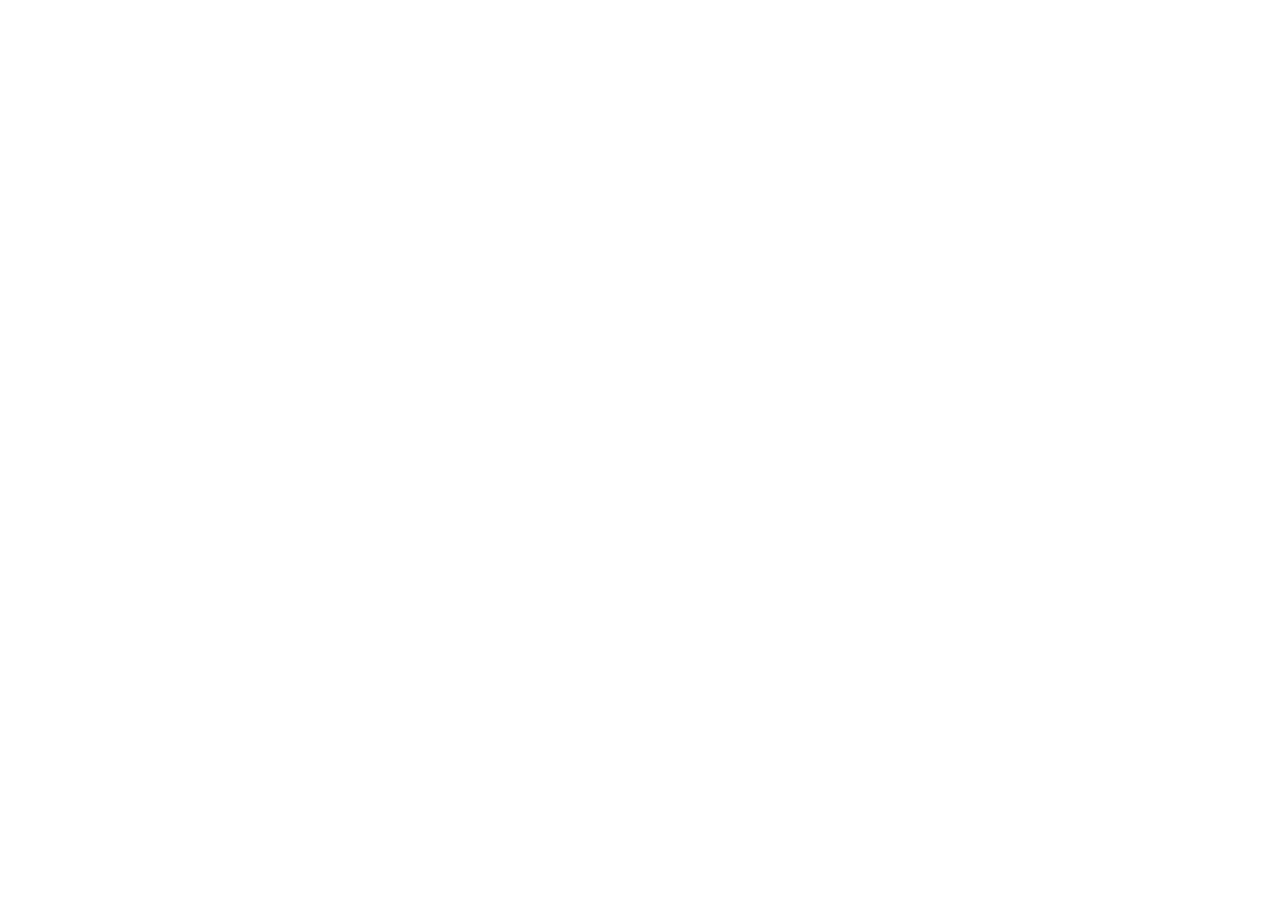
==== commit 7d3f4e6d: "feat: del list of header" ====
--- a/index.html
+++ b/index.html
@@ -11,17 +11,6 @@
     <title>CV</title>
 </head>
 <body>
-    <main>
-        <nav class="nav">            
-            <ul class="nav-list">
-                <li class="nav-item">Contacts</li>
-                <li class="nav-item">Summary</li>
-                <li class="nav-item">Skills</li>
-                <li class="nav-item">Code</li>
-                <li class="nav-item">Courses</li>
-                <li class="nav-item">Projects</li>
-            </ul>           
-        </nav>
-    </main>
+    
 </body>
 </html>
--- a/style.css
+++ b/style.css
@@ -1,4 +1,5 @@
 body {
     max-width: 1280px;
     margin: 0 auto;
+    padding: 20px;
 }
